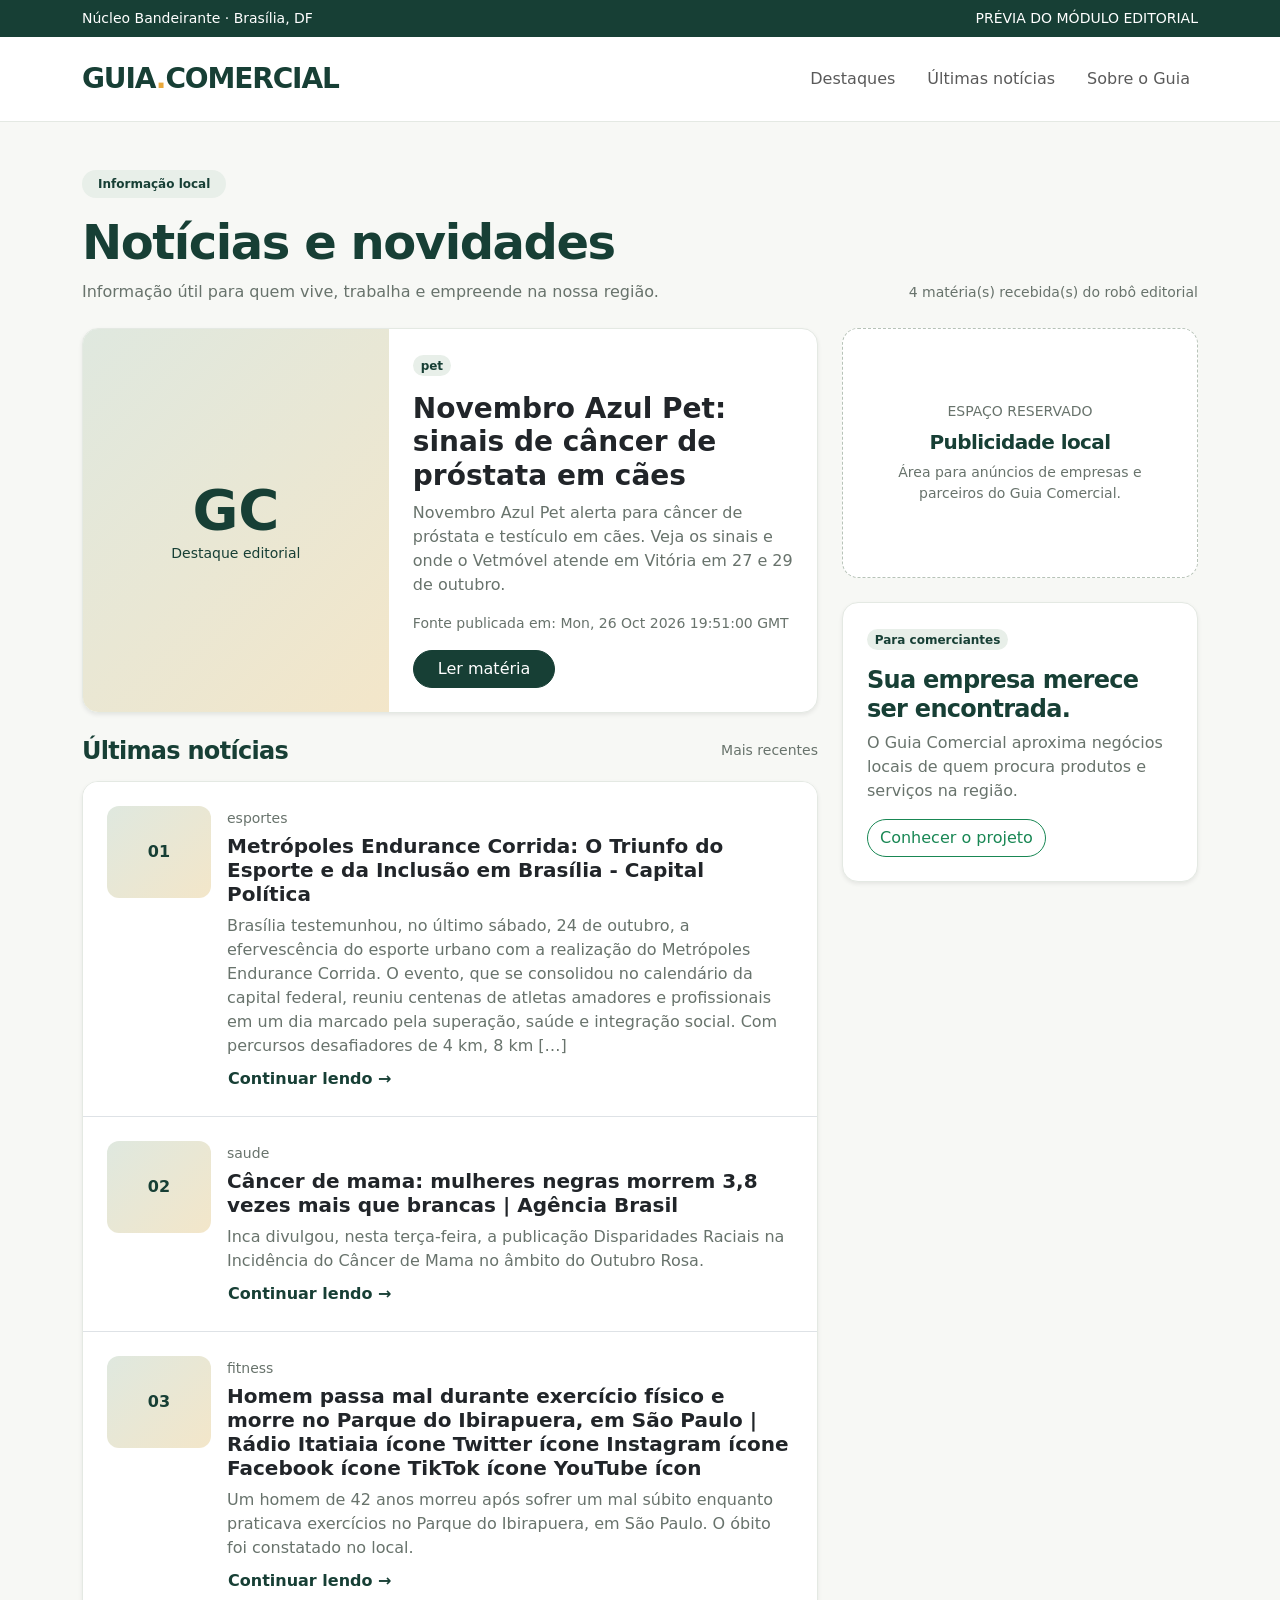
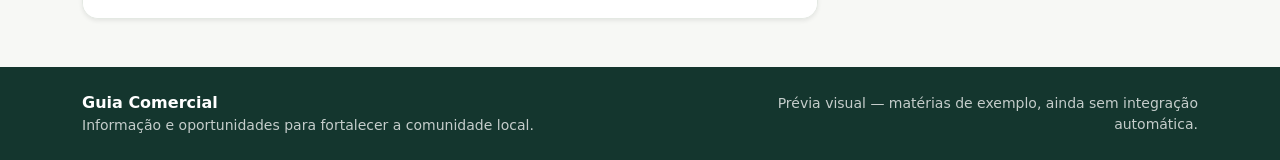
==== docs/index.html @ d80d75da "Exibe imagens das matérias por URL na prévia" ====
<!doctype html>
<html lang="pt-BR">
<head>
  <meta charset="utf-8">
  <meta name="viewport" content="width=device-width, initial-scale=1">
  <meta name="description" content="Prévia do módulo editorial do Guia Comercial.">
  <title>Notícias e novidades | Guia Comercial</title>
  <link href="https://cdn.jsdelivr.net/npm/bootstrap@5.3.3/dist/css/bootstrap.min.css" rel="stylesheet">
  <style>
    :root {
      --gc-verde: #173f35;
      --gc-verde-hover: #245648;
      --gc-dourado: #e9a83b;
      --gc-fundo: #f7f8f5;
      --gc-texto: #28352f;
      --gc-suave: #68736c;
      --gc-borda: #e4e9e3;
      --gc-rodape: #14362e;
    }
    body { background: var(--gc-fundo); color: var(--gc-texto); }
    .navbar { background: #fff; border-bottom: 1px solid var(--gc-borda); }
    .marca { color: var(--gc-verde); font-weight: 800; letter-spacing: -.04em; }
    .marca-ponto { color: var(--gc-dourado); }
    .faixa-topo { background: var(--gc-verde); color: #fff; font-size: .875rem; }
    .titulo-secao { color: var(--gc-verde); letter-spacing: -.03em; }
    .texto-suave { color: var(--gc-suave); }
    .etiqueta { color: var(--gc-verde); background: #e8efe9; }
    .btn-guia { background: var(--gc-verde); color: #fff; border-color: var(--gc-verde); }
    .btn-guia:hover { background: var(--gc-verde-hover); color: #fff; }
    .card { border-color: var(--gc-borda); border-radius: 1rem; overflow: hidden; }
    .imagem-destaque { min-height: 220px; background: linear-gradient(135deg, #dfe8df, #f3e6c9); display: flex; align-items: center; justify-content: center; color: var(--gc-verde); overflow: hidden; }
    .imagem-destaque img { width: 100%; height: 100%; min-height: 220px; object-fit: cover; }
    .imagem-mini img { width: 100%; height: 100%; object-fit: cover; border-radius: .75rem; }
    .imagem-mini { width: 104px; min-width: 104px; height: 92px; border-radius: .75rem; background: linear-gradient(135deg, #dfe8df, #f3e6c9); display: flex; align-items: center; justify-content: center; color: var(--gc-verde); }
    .anuncio { border: 1px dashed #b7c3b8; background: #fff; border-radius: 1rem; min-height: 250px; }
    .rodape { background: var(--gc-rodape); color: #fff; }
    .link-leitura { color: var(--gc-verde); font-weight: 700; text-decoration: none; }
    .link-leitura:hover { color: var(--gc-verde-hover); text-decoration: underline; }
    .modal-content { border: 0; border-radius: 1rem; }
  </style>
</head>
<body>
  <div class="faixa-topo py-2">
    <div class="container">Núcleo Bandeirante · Brasília, DF <span class="float-end">PRÉVIA DO MÓDULO EDITORIAL</span></div>
  </div>

  <nav class="navbar navbar-expand-lg">
    <div class="container py-2">
      <a class="navbar-brand marca fs-3" href="#">GUIA<span class="marca-ponto">.</span>COMERCIAL</a>
      <button class="navbar-toggler" type="button" data-bs-toggle="collapse" data-bs-target="#menuPrincipal" aria-controls="menuPrincipal" aria-expanded="false" aria-label="Abrir menu">
        <span class="navbar-toggler-icon"></span>
      </button>
      <div class="collapse navbar-collapse" id="menuPrincipal">
        <ul class="navbar-nav ms-auto gap-lg-3">
          <li class="nav-item"><a class="nav-link" href="#destaques">Destaques</a></li>
          <li class="nav-item"><a class="nav-link" href="#ultimas">Últimas notícias</a></li>
          <li class="nav-item"><a class="nav-link" href="#sobre">Sobre o Guia</a></li>
        </ul>
      </div>
    </div>
  </nav>

  <main>
    <section class="py-5">
      <div class="container">
        <div class="row align-items-end g-3 mb-4">
          <div class="col-12 col-lg-8">
            <span class="badge etiqueta rounded-pill px-3 py-2 mb-3">Informação local</span>
            <h1 class="display-5 fw-bold titulo-secao mb-2">Notícias e novidades</h1>
            <p class="texto-suave mb-0">Informação útil para quem vive, trabalha e empreende na nossa região.</p>
          </div>
          <div class="col-12 col-lg-4 text-lg-end">
            <span id="estadoConteudo" class="small texto-suave">Carregando matérias editoriais…</span>
          </div>
        </div>

        <div class="row g-4">
          <div class="col-12 col-lg-8">
            <section id="destaques" aria-labelledby="tituloDestaque">
              <div class="card shadow-sm mb-4">
                <div class="row g-0">
                  <div class="col-12 col-md-5">
                    <div id="imagemDestaque" class="imagem-destaque h-100 p-4">
                      <div class="text-center"><div class="display-4 fw-bold">GC</div><div class="small">Destaque editorial</div></div>
                    </div>
                  </div>
                  <div class="col-12 col-md-7">
                    <div class="card-body p-4">
                      <span id="pilarDestaque" class="badge etiqueta rounded-pill mb-3">Comércio local</span>
                      <h2 id="tituloDestaque" class="h3 fw-bold">Como fortalecer o comércio do bairro e descobrir serviços perto de você</h2>
                      <p id="resumoDestaque" class="texto-suave">Uma apresentação de como notícias, serviços e informações locais podem ajudar moradores e comerciantes a se conectar.</p>
                      <div id="dataDestaque" class="small texto-suave mb-3">Leitura de demonstração · 3 min</div>
                      <button id="botaoDestaque" class="btn btn-guia rounded-pill px-4" data-bs-toggle="modal" data-bs-target="#modalMateria" data-titulo="Como fortalecer o comércio do bairro e descobrir serviços perto de você">Ler matéria</button>
                    </div>
                  </div>
                </div>
              </div>
            </section>

            <section id="ultimas" aria-labelledby="tituloUltimas">
              <div class="d-flex align-items-center justify-content-between mb-3">
                <h2 id="tituloUltimas" class="h4 fw-bold titulo-secao mb-0">Últimas notícias</h2>
                <span class="small texto-suave">Mais recentes</span>
              </div>
              <div class="card shadow-sm">
                <div id="listaMaterias" class="list-group list-group-flush">
                  <article class="list-group-item p-3 p-md-4">
                    <div class="d-flex gap-3 align-items-start">
                      <div class="imagem-mini"><span class="fw-bold">01</span></div>
                      <div class="flex-grow-1">
                        <span class="small texto-suave">Serviços e comunidade</span>
                        <h3 class="h5 fw-bold mt-1 mb-2">Informação local: onde encontrar serviços e soluções para o dia a dia</h3>
                        <p class="texto-suave mb-2">Um guia demonstrativo para facilitar a busca por serviços na própria região.</p>
                        <button class="btn btn-link link-leitura p-0" data-bs-toggle="modal" data-bs-target="#modalMateria" data-titulo="Informação local: onde encontrar serviços e soluções para o dia a dia">Continuar lendo →</button>
                      </div>
                    </div>
                  </article>
                  <article class="list-group-item p-3 p-md-4">
                    <div class="d-flex gap-3 align-items-start">
                      <div class="imagem-mini"><span class="fw-bold">02</span></div>
                      <div class="flex-grow-1">
                        <span class="small texto-suave">Empreendedorismo</span>
                        <h3 class="h5 fw-bold mt-1 mb-2">Presença digital: por que ser encontrado na internet faz diferença</h3>
                        <p class="texto-suave mb-2">Uma visão geral sobre a importância de apresentar bem uma empresa na internet.</p>
                        <button class="btn btn-link link-leitura p-0" data-bs-toggle="modal" data-bs-target="#modalMateria" data-titulo="Presença digital: por que ser encontrado na internet faz diferença">Continuar lendo →</button>
                      </div>
                    </div>
                  </article>
                  <article class="list-group-item p-3 p-md-4">
                    <div class="d-flex gap-3 align-items-start">
                      <div class="imagem-mini"><span class="fw-bold">03</span></div>
                      <div class="flex-grow-1">
                        <span class="small texto-suave">Vida no bairro</span>
                        <h3 class="h5 fw-bold mt-1 mb-2">Novidades da região: informação que aproxima moradores e comerciantes</h3>
                        <p class="texto-suave mb-2">Exemplo de espaço para notícias verificadas e assuntos de interesse da comunidade.</p>
                        <button class="btn btn-link link-leitura p-0" data-bs-toggle="modal" data-bs-target="#modalMateria" data-titulo="Novidades da região: informação que aproxima moradores e comerciantes">Continuar lendo →</button>
                      </div>
                    </div>
                  </article>
                </div>
              </div>
            </section>
          </div>

          <aside class="col-12 col-lg-4" aria-label="Conteúdo complementar">
            <div class="anuncio d-flex flex-column align-items-center justify-content-center text-center p-4 mb-4">
              <span class="small text-uppercase texto-suave mb-2">Espaço reservado</span>
              <h2 class="h5 fw-bold titulo-secao">Publicidade local</h2>
              <p class="texto-suave small mb-0">Área para anúncios de empresas e parceiros do Guia Comercial.</p>
            </div>
            <div class="card shadow-sm">
              <div class="card-body p-4">
                <span class="badge etiqueta rounded-pill mb-3">Para comerciantes</span>
                <h2 class="h4 fw-bold titulo-secao">Sua empresa merece ser encontrada.</h2>
                <p class="texto-suave">O Guia Comercial aproxima negócios locais de quem procura produtos e serviços na região.</p>
                <a class="btn btn-outline-success rounded-pill" href="https://github.com/eddypfernandes/guia-comercial-editorial">Conhecer o projeto</a>
              </div>
            </div>
          </aside>
        </div>
      </div>
    </section>
  </main>

  <footer id="sobre" class="rodape py-4">
    <div class="container">
      <div class="row align-items-center g-2">
        <div class="col-12 col-md-7"><strong>Guia Comercial</strong><div class="small opacity-75">Informação e oportunidades para fortalecer a comunidade local.</div></div>
        <div class="col-12 col-md-5 text-md-end small opacity-75">Prévia visual — matérias de exemplo, ainda sem integração automática.</div>
      </div>
    </div>
  </footer>

  <div class="modal fade" id="modalMateria" tabindex="-1" aria-labelledby="modalTitulo" aria-hidden="true">
    <div class="modal-dialog modal-dialog-centered modal-lg modal-dialog-scrollable">
      <div class="modal-content">
        <div class="modal-header border-0 px-4 pt-4">
          <span id="modalPilar" class="badge etiqueta rounded-pill">Matéria demonstrativa</span>
          <button type="button" class="btn-close" data-bs-dismiss="modal" aria-label="Fechar"></button>
        </div>
        <div class="modal-body px-4 px-md-5 pb-5">
          <h2 id="modalTitulo" class="h3 fw-bold titulo-secao mb-3">Título da matéria</h2>
          <div id="modalCorpo"><p class="texto-suave small">Conteúdo ilustrativo · Exemplo de leitura completa</p><p>Este espaço demonstra como uma matéria poderá ser aberta para leitura sem que a pessoa precise sair da página de notícias.</p><p>Na versão conectada ao robô editorial, o título, o resumo, o texto completo, a data e o link da fonte original serão carregados a partir das matérias geradas e validadas pelo processo editorial.</p><p class="mb-0">Por enquanto, este conteúdo é apenas uma demonstração do visual e do comportamento do módulo.</p></div>
        </div>
      </div>
    </div>
  </div>

  <script src="https://cdn.jsdelivr.net/npm/bootstrap@5.3.3/dist/js/bootstrap.bundle.min.js"></script>
  <script>
    const modalMateria = document.getElementById('modalMateria');
    let materiasAtuais = [];

    function textoSeguro(tag, classe, texto) {
      const elemento = document.createElement(tag);
      if (classe) elemento.className = classe;
      elemento.textContent = texto || '';
      return elemento;
    }

    function imagemSegura(valor) {
      try {
        const url = new URL(valor, window.location.href);
        return url.protocol === 'https:' && !url.username && !url.password;
      } catch (_) {
        return false;
      }
    }

    function atualizarImagemDestaque(url, titulo) {
      const area = document.getElementById('imagemDestaque');
      area.replaceChildren();
      if (!imagemSegura(url)) {
        area.classList.add('p-4');
        area.innerHTML = '<div class="text-center"><div class="display-4 fw-bold">GC</div><div class="small">Destaque editorial</div></div>';
        return;
      }
      area.classList.remove('p-4');
      const imagem = document.createElement('img');
      imagem.src = url;
      imagem.alt = titulo || 'Imagem da matéria em destaque';
      imagem.loading = 'eager';
      imagem.referrerPolicy = 'no-referrer';
      imagem.addEventListener('error', () => atualizarImagemDestaque('', titulo), { once: true });
      area.appendChild(imagem);
    }

    function abrirMateria(materia) {
      modalMateria.querySelector('#modalTitulo').textContent = materia.titulo || 'Matéria editorial';
      modalMateria.querySelector('#modalPilar').textContent = materia.pilar || 'Notícia';
      const corpo = modalMateria.querySelector('#modalCorpo');
      corpo.replaceChildren();
      if (materia.linha_fina) corpo.appendChild(textoSeguro('p', 'lead', materia.linha_fina));
      String(materia.corpo || '').split(/\n\s*\n/).filter(Boolean).forEach(paragrafo => {
        corpo.appendChild(textoSeguro('p', '', paragrafo));
      });
      if (materia.aviso_editorial) corpo.appendChild(textoSeguro('p', 'small texto-suave mt-4', materia.aviso_editorial));
      if (materia.url_fonte) {
        const linha = document.createElement('p');
        linha.className = 'small mt-3';
        linha.appendChild(textoSeguro('strong', '', 'Fonte: '));
        const link = textoSeguro('a', '', materia.fonte_publicadora || 'Consultar matéria original');
        link.href = materia.url_fonte;
        link.target = '_blank';
        link.rel = 'noopener noreferrer';
        linha.appendChild(link);
        corpo.appendChild(linha);
      }
    }

    function renderizarLista(materias) {
      const lista = document.getElementById('listaMaterias');
      lista.replaceChildren();
      materias.forEach((materia, indice) => {
        const item = textoSeguro('article', 'list-group-item p-3 p-md-4', '');
        const linha = textoSeguro('div', 'd-flex gap-3 align-items-start', '');
        const mini = textoSeguro('div', 'imagem-mini', '');
        if (imagemSegura(materia.imagem_url)) {
          const imagem = document.createElement('img');
          imagem.src = materia.imagem_url;
          imagem.alt = materia.titulo || 'Imagem da matéria';
          imagem.loading = 'lazy';
          imagem.referrerPolicy = 'no-referrer';
          imagem.addEventListener('error', () => { mini.replaceChildren(textoSeguro('span', 'fw-bold', String(indice + 1).padStart(2, '0'))); });
          mini.appendChild(imagem);
        } else {
          mini.appendChild(textoSeguro('span', 'fw-bold', String(indice + 1).padStart(2, '0')));
        }
        const conteudo = textoSeguro('div', 'flex-grow-1', '');
        conteudo.appendChild(textoSeguro('span', 'small texto-suave', materia.pilar || 'Notícia'));
        conteudo.appendChild(textoSeguro('h3', 'h5 fw-bold mt-1 mb-2', materia.titulo));
        conteudo.appendChild(textoSeguro('p', 'texto-suave mb-2', materia.linha_fina));
        const botao = textoSeguro('button', 'btn btn-link link-leitura p-0', 'Continuar lendo →');
        botao.type = 'button';
        botao.addEventListener('click', () => {
          abrirMateria(materia);
          bootstrap.Modal.getOrCreateInstance(modalMateria).show();
        });
        conteudo.appendChild(botao);
        linha.append(mini, conteudo);
        item.appendChild(linha);
        lista.appendChild(item);
      });
    }

    modalMateria.addEventListener('show.bs.modal', function (event) {
      const botao = event.relatedTarget;
      if (botao && botao.hasAttribute('data-titulo')) {
        modalMateria.querySelector('#modalTitulo').textContent = botao.getAttribute('data-titulo') || 'Matéria demonstrativa';
      }
    });

    async function carregarMaterias() {
      try {
        const resposta = await fetch('data/materias-editoriais.json?v=' + Date.now(), { cache: 'no-store' });
        if (!resposta.ok) throw new Error('Não foi possível carregar o arquivo editorial.');
        const dados = await resposta.json();
        const materias = Array.isArray(dados.materias) ? dados.materias : [];
        if (!materias.length) {
          document.getElementById('estadoConteudo').textContent = 'Aguardando a próxima execução do robô editorial';
          return;
        }
        materiasAtuais = materias;
        const destaque = materias[0];
        document.getElementById('tituloDestaque').textContent = destaque.titulo;
        document.getElementById('resumoDestaque').textContent = destaque.linha_fina;
        atualizarImagemDestaque(destaque.imagem_url, destaque.titulo);
        document.getElementById('pilarDestaque').textContent = destaque.pilar || 'Notícia';
        document.getElementById('dataDestaque').textContent = destaque.publicado_em_fonte
          ? 'Fonte publicada em: ' + destaque.publicado_em_fonte
          : 'Matéria gerada pelo robô editorial';
        const botaoDestaque = document.getElementById('botaoDestaque');
        botaoDestaque.onclick = () => {
          abrirMateria(destaque);
          bootstrap.Modal.getOrCreateInstance(modalMateria).show();
        };
        botaoDestaque.removeAttribute('data-bs-toggle');
        botaoDestaque.removeAttribute('data-bs-target');
        renderizarLista(materias.slice(1));
        document.getElementById('estadoConteudo').textContent = materias.length + ' matéria(s) recebida(s) do robô editorial';
      } catch (erro) {
        document.getElementById('estadoConteudo').textContent = 'Prévia visual · aguardando conexão com o robô';
      }
    }

    carregarMaterias();
  </script>
</body>
</html>
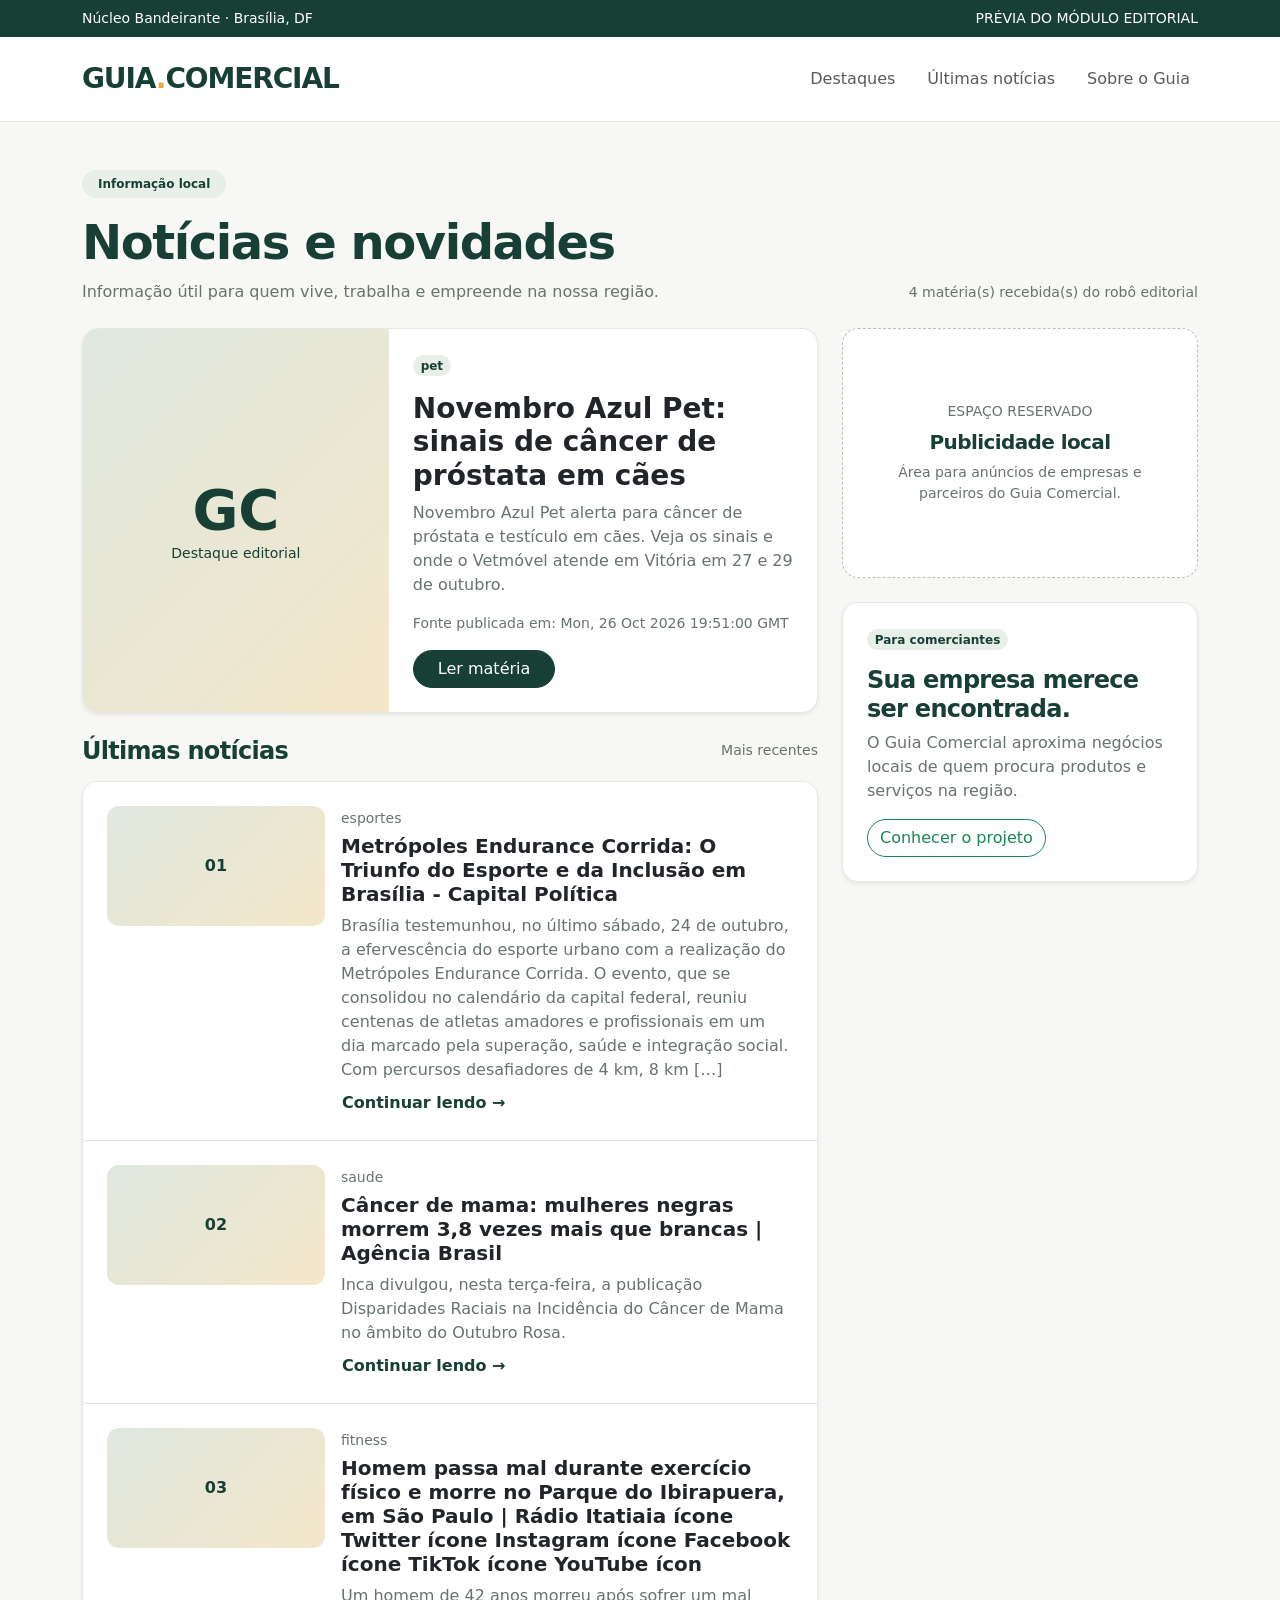
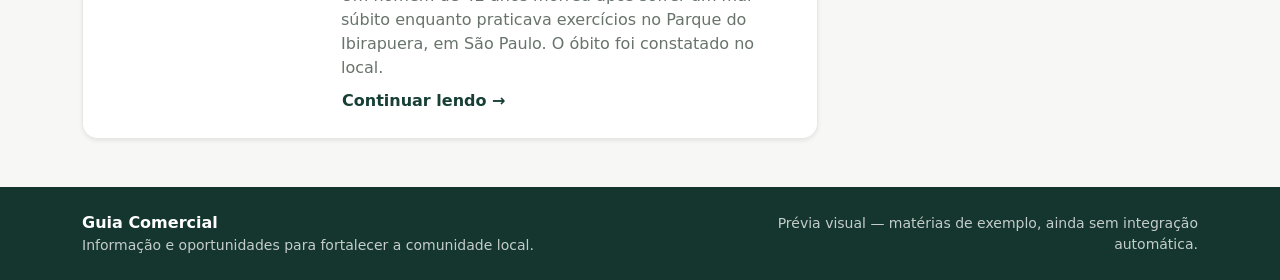
==== commit 6c611e79: "Ajusta proporção das imagens na lista editorial para 4/12 e 8/12" ====
--- a/docs/index.html
+++ b/docs/index.html
@@ -31,7 +31,7 @@
     .imagem-destaque { min-height: 220px; background: linear-gradient(135deg, #dfe8df, #f3e6c9); display: flex; align-items: center; justify-content: center; color: var(--gc-verde); overflow: hidden; }
     .imagem-destaque img { width: 100%; height: 100%; min-height: 220px; object-fit: cover; }
     .imagem-mini img { width: 100%; height: 100%; object-fit: cover; border-radius: .75rem; }
-    .imagem-mini { width: 104px; min-width: 104px; height: 92px; border-radius: .75rem; background: linear-gradient(135deg, #dfe8df, #f3e6c9); display: flex; align-items: center; justify-content: center; color: var(--gc-verde); }
+    .imagem-mini { width: 100%; min-width: 0; height: 120px; border-radius: .75rem; background: linear-gradient(135deg, #dfe8df, #f3e6c9); display: flex; align-items: center; justify-content: center; color: var(--gc-verde); }
     .anuncio { border: 1px dashed #b7c3b8; background: #fff; border-radius: 1rem; min-height: 250px; }
     .rodape { background: var(--gc-rodape); color: #fff; }
     .link-leitura { color: var(--gc-verde); font-weight: 700; text-decoration: none; }
@@ -253,7 +253,8 @@
       lista.replaceChildren();
       materias.forEach((materia, indice) => {
         const item = textoSeguro('article', 'list-group-item p-3 p-md-4', '');
-        const linha = textoSeguro('div', 'd-flex gap-3 align-items-start', '');
+        const linha = textoSeguro('div', 'row g-3 align-items-start', '');
+        const colunaImagem = textoSeguro('div', 'col-4', '');
         const mini = textoSeguro('div', 'imagem-mini', '');
         if (imagemSegura(materia.imagem_url)) {
           const imagem = document.createElement('img');
@@ -266,7 +267,8 @@
         } else {
           mini.appendChild(textoSeguro('span', 'fw-bold', String(indice + 1).padStart(2, '0')));
         }
-        const conteudo = textoSeguro('div', 'flex-grow-1', '');
+        colunaImagem.appendChild(mini);
+        const conteudo = textoSeguro('div', 'col-8', '');
         conteudo.appendChild(textoSeguro('span', 'small texto-suave', materia.pilar || 'Notícia'));
         conteudo.appendChild(textoSeguro('h3', 'h5 fw-bold mt-1 mb-2', materia.titulo));
         conteudo.appendChild(textoSeguro('p', 'texto-suave mb-2', materia.linha_fina));
@@ -277,7 +279,7 @@
           bootstrap.Modal.getOrCreateInstance(modalMateria).show();
         });
         conteudo.appendChild(botao);
-        linha.append(mini, conteudo);
+        linha.append(colunaImagem, conteudo);
         item.appendChild(linha);
         lista.appendChild(item);
       });
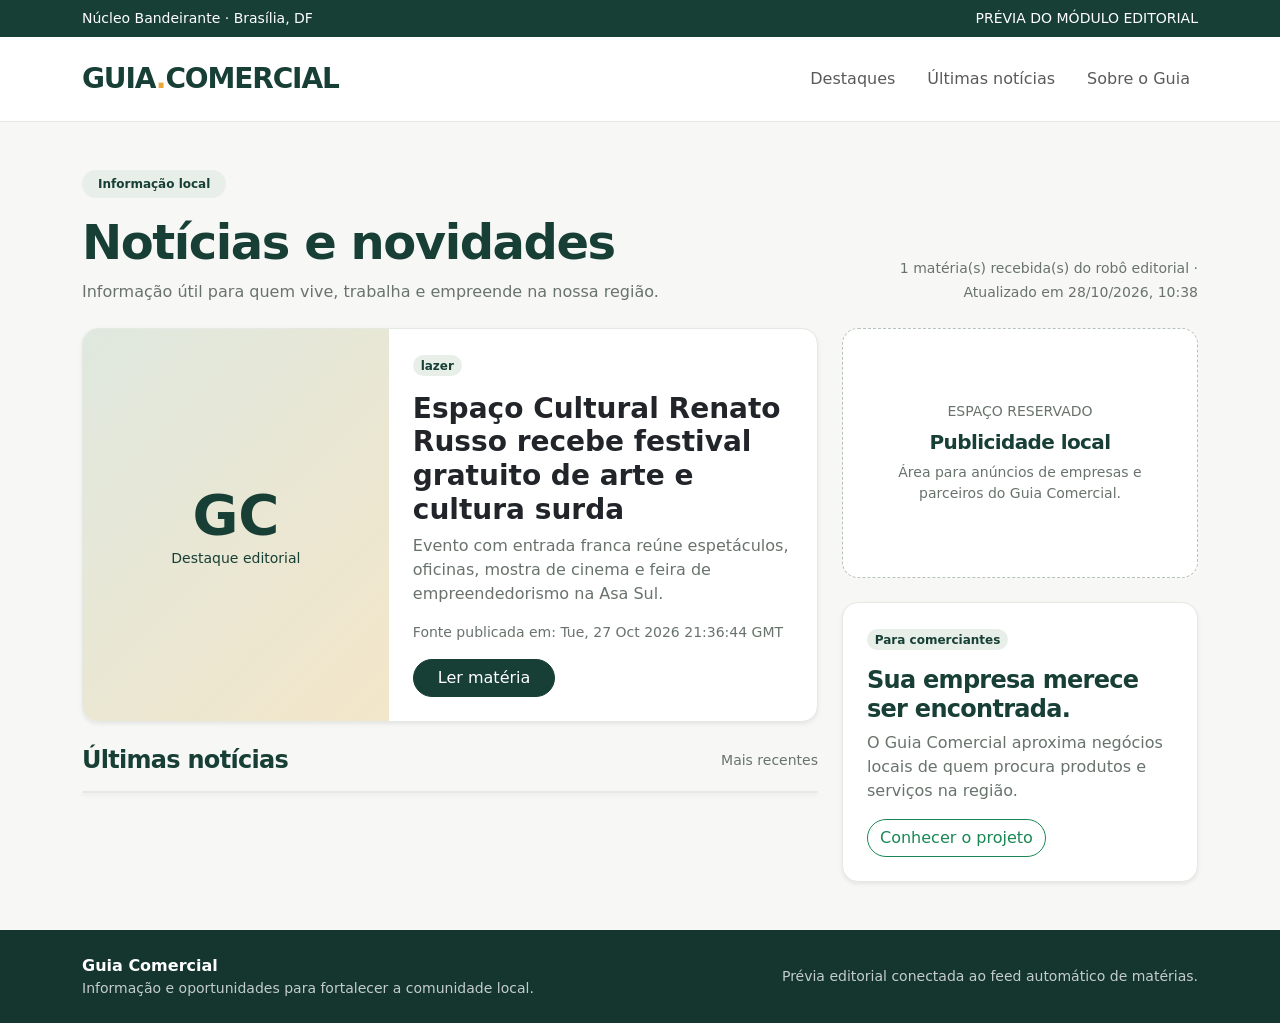
==== commit e3faf0cc: "Conecta prévia editorial ao feed e atualiza periodicamente" ====
--- a/docs/index.html
+++ b/docs/index.html
@@ -166,7 +166,7 @@
     <div class="container">
       <div class="row align-items-center g-2">
         <div class="col-12 col-md-7"><strong>Guia Comercial</strong><div class="small opacity-75">Informação e oportunidades para fortalecer a comunidade local.</div></div>
-        <div class="col-12 col-md-5 text-md-end small opacity-75">Prévia visual — matérias de exemplo, ainda sem integração automática.</div>
+        <div class="col-12 col-md-5 text-md-end small opacity-75">Prévia editorial conectada ao feed automático de matérias.</div>
       </div>
     </div>
   </footer>
@@ -319,13 +319,19 @@
         botaoDestaque.removeAttribute('data-bs-toggle');
         botaoDestaque.removeAttribute('data-bs-target');
         renderizarLista(materias.slice(1));
-        document.getElementById('estadoConteudo').textContent = materias.length + ' matéria(s) recebida(s) do robô editorial';
+        const dataGeracao = dados.gerado_em ? new Date(dados.gerado_em) : null;
+        const horarioAtualizacao = dataGeracao && !Number.isNaN(dataGeracao.getTime())
+          ? ' · Atualizado em ' + dataGeracao.toLocaleString('pt-BR', { dateStyle: 'short', timeStyle: 'short' })
+          : '';
+        document.getElementById('estadoConteudo').textContent = materias.length + ' matéria(s) recebida(s) do robô editorial' + horarioAtualizacao;
       } catch (erro) {
         document.getElementById('estadoConteudo').textContent = 'Prévia visual · aguardando conexão com o robô';
       }
     }
 
     carregarMaterias();
+    // Reconsulta o feed periodicamente para acompanhar novas execuções sem recarregar a página.
+    window.setInterval(carregarMaterias, 5 * 60 * 1000);
   </script>
 </body>
 </html>
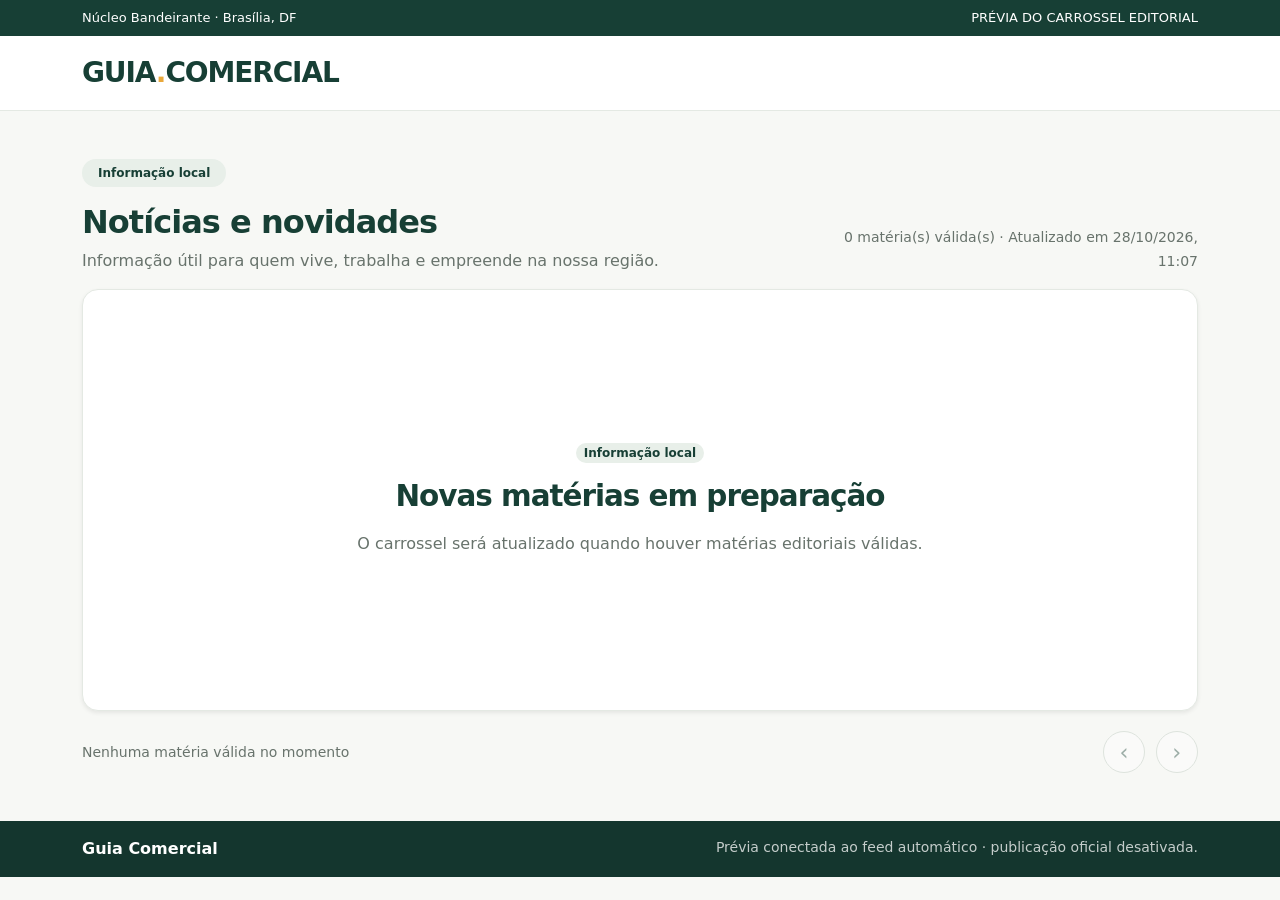
==== commit 1c1c286b: "Alinha prévia ao carrossel editorial local" ====
--- a/docs/index.html
+++ b/docs/index.html
@@ -3,8 +3,8 @@
 <head>
   <meta charset="utf-8">
   <meta name="viewport" content="width=device-width, initial-scale=1">
-  <meta name="description" content="Prévia do módulo editorial do Guia Comercial.">
-  <title>Notícias e novidades | Guia Comercial</title>
+  <meta name="description" content="Prévia do carrossel editorial do Guia Comercial.">
+  <title>Carrossel editorial | Guia Comercial</title>
   <link href="https://cdn.jsdelivr.net/npm/bootstrap@5.3.3/dist/css/bootstrap.min.css" rel="stylesheet">
   <style>
     :root {
@@ -18,156 +18,109 @@
       --gc-rodape: #14362e;
     }
     body { background: var(--gc-fundo); color: var(--gc-texto); }
-    .navbar { background: #fff; border-bottom: 1px solid var(--gc-borda); }
-    .marca { color: var(--gc-verde); font-weight: 800; letter-spacing: -.04em; }
+    .faixa-topo { background: var(--gc-verde); color: #fff; font-size: .8125rem; }
+    .marca { color: var(--gc-verde); font-weight: 800; letter-spacing: -.04em; text-decoration: none; }
     .marca-ponto { color: var(--gc-dourado); }
-    .faixa-topo { background: var(--gc-verde); color: #fff; font-size: .875rem; }
     .titulo-secao { color: var(--gc-verde); letter-spacing: -.03em; }
     .texto-suave { color: var(--gc-suave); }
     .etiqueta { color: var(--gc-verde); background: #e8efe9; }
+    .carousel-materia { border: 1px solid var(--gc-borda); border-radius: 1rem; overflow: hidden; background: #fff; }
+    .carousel-materia .carousel-inner, .carousel-materia .carousel-item { min-height: 420px; }
+    .slide-imagem { height: 420px; background: linear-gradient(135deg, #dfe8df, #f3e6c9); display: flex; align-items: center; justify-content: center; overflow: hidden; }
+    .slide-imagem img { width: 100%; height: 100%; object-fit: cover; }
+    .imagem-reserva { color: var(--gc-verde); text-align: center; padding: 1.5rem; }
+    .slide-conteudo { height: 420px; display: flex; flex-direction: column; align-items: flex-start; justify-content: center; padding: clamp(1.25rem, 3vw, 2.5rem); }
+    .titulo-materia { color: var(--gc-verde); font-size: clamp(1.4rem, 2.3vw, 2.15rem); font-weight: 750; letter-spacing: -.035em; line-height: 1.2; }
+    .resumo-materia { color: var(--gc-suave); font-size: 1rem; line-height: 1.65; }
     .btn-guia { background: var(--gc-verde); color: #fff; border-color: var(--gc-verde); }
-    .btn-guia:hover { background: var(--gc-verde-hover); color: #fff; }
-    .card { border-color: var(--gc-borda); border-radius: 1rem; overflow: hidden; }
-    .imagem-destaque { min-height: 220px; background: linear-gradient(135deg, #dfe8df, #f3e6c9); display: flex; align-items: center; justify-content: center; color: var(--gc-verde); overflow: hidden; }
-    .imagem-destaque img { width: 100%; height: 100%; min-height: 220px; object-fit: cover; }
-    .imagem-mini img { width: 100%; height: 100%; object-fit: cover; border-radius: .75rem; }
-    .imagem-mini { width: 100%; min-width: 0; height: 120px; border-radius: .75rem; background: linear-gradient(135deg, #dfe8df, #f3e6c9); display: flex; align-items: center; justify-content: center; color: var(--gc-verde); }
-    .anuncio { border: 1px dashed #b7c3b8; background: #fff; border-radius: 1rem; min-height: 250px; }
+    .btn-guia:hover { background: var(--gc-verde-hover); color: #fff; border-color: var(--gc-verde-hover); }
+    .controles-carrossel { display: flex; justify-content: flex-end; gap: .65rem; }
+    .controle-circular { width: 2.65rem; height: 2.65rem; border: 1px solid #b8c5bb; border-radius: 50%; background: #fff; color: var(--gc-verde); display: inline-flex; align-items: center; justify-content: center; font-size: 1.4rem; line-height: 1; }
+    .controle-circular:hover:not(:disabled) { background: var(--gc-verde); border-color: var(--gc-verde); color: #fff; }
+    .controle-circular:disabled { opacity: .4; cursor: not-allowed; }
     .rodape { background: var(--gc-rodape); color: #fff; }
-    .link-leitura { color: var(--gc-verde); font-weight: 700; text-decoration: none; }
-    .link-leitura:hover { color: var(--gc-verde-hover); text-decoration: underline; }
     .modal-content { border: 0; border-radius: 1rem; }
+    .link-fonte { color: var(--gc-verde); font-weight: 700; }
+    @media (max-width: 767.98px) {
+      .carousel-materia .carousel-inner, .carousel-materia .carousel-item { min-height: 0; }
+      .slide-imagem { height: 220px; }
+      .slide-conteudo { height: auto; min-height: 240px; justify-content: flex-start; }
+      .titulo-materia { font-size: 1.5rem; }
+      .resumo-materia { font-size: .95rem; }
+    }
   </style>
 </head>
 <body>
   <div class="faixa-topo py-2">
-    <div class="container">Núcleo Bandeirante · Brasília, DF <span class="float-end">PRÉVIA DO MÓDULO EDITORIAL</span></div>
+    <div class="container d-flex justify-content-between align-items-center gap-3">
+      <span>Núcleo Bandeirante · Brasília, DF</span>
+      <span class="text-end">PRÉVIA DO CARROSSEL EDITORIAL</span>
+    </div>
   </div>
 
-  <nav class="navbar navbar-expand-lg">
-    <div class="container py-2">
-      <a class="navbar-brand marca fs-3" href="#">GUIA<span class="marca-ponto">.</span>COMERCIAL</a>
-      <button class="navbar-toggler" type="button" data-bs-toggle="collapse" data-bs-target="#menuPrincipal" aria-controls="menuPrincipal" aria-expanded="false" aria-label="Abrir menu">
-        <span class="navbar-toggler-icon"></span>
-      </button>
-      <div class="collapse navbar-collapse" id="menuPrincipal">
-        <ul class="navbar-nav ms-auto gap-lg-3">
-          <li class="nav-item"><a class="nav-link" href="#destaques">Destaques</a></li>
-          <li class="nav-item"><a class="nav-link" href="#ultimas">Últimas notícias</a></li>
-          <li class="nav-item"><a class="nav-link" href="#sobre">Sobre o Guia</a></li>
-        </ul>
-      </div>
+  <header class="bg-white border-bottom" style="border-color: var(--gc-borda) !important;">
+    <div class="container py-3">
+      <a class="marca fs-3" href="./">GUIA<span class="marca-ponto">.</span>COMERCIAL</a>
     </div>
-  </nav>
+  </header>
 
   <main>
-    <section class="py-5">
+    <section class="py-4 py-md-5">
       <div class="container">
-        <div class="row align-items-end g-3 mb-4">
-          <div class="col-12 col-lg-8">
+        <div class="row align-items-end g-3 mb-3">
+          <div class="col-12 col-md-8">
             <span class="badge etiqueta rounded-pill px-3 py-2 mb-3">Informação local</span>
-            <h1 class="display-5 fw-bold titulo-secao mb-2">Notícias e novidades</h1>
+            <h1 class="h2 fw-bold titulo-secao mb-2">Notícias e novidades</h1>
             <p class="texto-suave mb-0">Informação útil para quem vive, trabalha e empreende na nossa região.</p>
           </div>
-          <div class="col-12 col-lg-4 text-lg-end">
-            <span id="estadoConteudo" class="small texto-suave">Carregando matérias editoriais…</span>
-          </div>
-        </div>
-
-        <div class="row g-4">
-          <div class="col-12 col-lg-8">
-            <section id="destaques" aria-labelledby="tituloDestaque">
-              <div class="card shadow-sm mb-4">
-                <div class="row g-0">
-                  <div class="col-12 col-md-5">
-                    <div id="imagemDestaque" class="imagem-destaque h-100 p-4">
-                      <div class="text-center"><div class="display-4 fw-bold">GC</div><div class="small">Destaque editorial</div></div>
-                    </div>
-                  </div>
-                  <div class="col-12 col-md-7">
-                    <div class="card-body p-4">
-                      <span id="pilarDestaque" class="badge etiqueta rounded-pill mb-3">Comércio local</span>
-                      <h2 id="tituloDestaque" class="h3 fw-bold">Como fortalecer o comércio do bairro e descobrir serviços perto de você</h2>
-                      <p id="resumoDestaque" class="texto-suave">Uma apresentação de como notícias, serviços e informações locais podem ajudar moradores e comerciantes a se conectar.</p>
-                      <div id="dataDestaque" class="small texto-suave mb-3">Leitura de demonstração · 3 min</div>
-                      <button id="botaoDestaque" class="btn btn-guia rounded-pill px-4" data-bs-toggle="modal" data-bs-target="#modalMateria" data-titulo="Como fortalecer o comércio do bairro e descobrir serviços perto de você">Ler matéria</button>
+          <div class="col-12 col-md-4 text-md-end">
+            <span id="estadoConteudo" class="small texto-suave" aria-live="polite">Carregando matérias editoriais…</span>
+          </div>
+        </div>
+
+        <div id="carrosselEditorial" class="carousel slide carousel-materia shadow-sm" aria-label="Carrossel de matérias editoriais">
+          <div id="slidesEditorial" class="carousel-inner">
+            <div class="carousel-item active">
+              <div class="row g-0">
+                <div class="col-12 col-md-6">
+                  <div class="slide-imagem">
+                    <div class="imagem-reserva">
+                      <div class="display-4 fw-bold">GC</div>
+                      <div class="small">Carregando destaque editorial</div>
                     </div>
                   </div>
                 </div>
-              </div>
-            </section>
-
-            <section id="ultimas" aria-labelledby="tituloUltimas">
-              <div class="d-flex align-items-center justify-content-between mb-3">
-                <h2 id="tituloUltimas" class="h4 fw-bold titulo-secao mb-0">Últimas notícias</h2>
-                <span class="small texto-suave">Mais recentes</span>
-              </div>
-              <div class="card shadow-sm">
-                <div id="listaMaterias" class="list-group list-group-flush">
-                  <article class="list-group-item p-3 p-md-4">
-                    <div class="d-flex gap-3 align-items-start">
-                      <div class="imagem-mini"><span class="fw-bold">01</span></div>
-                      <div class="flex-grow-1">
-                        <span class="small texto-suave">Serviços e comunidade</span>
-                        <h3 class="h5 fw-bold mt-1 mb-2">Informação local: onde encontrar serviços e soluções para o dia a dia</h3>
-                        <p class="texto-suave mb-2">Um guia demonstrativo para facilitar a busca por serviços na própria região.</p>
-                        <button class="btn btn-link link-leitura p-0" data-bs-toggle="modal" data-bs-target="#modalMateria" data-titulo="Informação local: onde encontrar serviços e soluções para o dia a dia">Continuar lendo →</button>
-                      </div>
-                    </div>
-                  </article>
-                  <article class="list-group-item p-3 p-md-4">
-                    <div class="d-flex gap-3 align-items-start">
-                      <div class="imagem-mini"><span class="fw-bold">02</span></div>
-                      <div class="flex-grow-1">
-                        <span class="small texto-suave">Empreendedorismo</span>
-                        <h3 class="h5 fw-bold mt-1 mb-2">Presença digital: por que ser encontrado na internet faz diferença</h3>
-                        <p class="texto-suave mb-2">Uma visão geral sobre a importância de apresentar bem uma empresa na internet.</p>
-                        <button class="btn btn-link link-leitura p-0" data-bs-toggle="modal" data-bs-target="#modalMateria" data-titulo="Presença digital: por que ser encontrado na internet faz diferença">Continuar lendo →</button>
-                      </div>
-                    </div>
-                  </article>
-                  <article class="list-group-item p-3 p-md-4">
-                    <div class="d-flex gap-3 align-items-start">
-                      <div class="imagem-mini"><span class="fw-bold">03</span></div>
-                      <div class="flex-grow-1">
-                        <span class="small texto-suave">Vida no bairro</span>
-                        <h3 class="h5 fw-bold mt-1 mb-2">Novidades da região: informação que aproxima moradores e comerciantes</h3>
-                        <p class="texto-suave mb-2">Exemplo de espaço para notícias verificadas e assuntos de interesse da comunidade.</p>
-                        <button class="btn btn-link link-leitura p-0" data-bs-toggle="modal" data-bs-target="#modalMateria" data-titulo="Novidades da região: informação que aproxima moradores e comerciantes">Continuar lendo →</button>
-                      </div>
-                    </div>
-                  </article>
+                <div class="col-12 col-md-6">
+                  <div class="slide-conteudo">
+                    <span class="badge etiqueta rounded-pill mb-3">Destaque editorial</span>
+                    <h2 class="titulo-materia">Carregando matérias…</h2>
+                    <p class="resumo-materia mb-0">O carrossel será preenchido com as matérias válidas do feed editorial.</p>
+                  </div>
                 </div>
               </div>
-            </section>
-          </div>
-
-          <aside class="col-12 col-lg-4" aria-label="Conteúdo complementar">
-            <div class="anuncio d-flex flex-column align-items-center justify-content-center text-center p-4 mb-4">
-              <span class="small text-uppercase texto-suave mb-2">Espaço reservado</span>
-              <h2 class="h5 fw-bold titulo-secao">Publicidade local</h2>
-              <p class="texto-suave small mb-0">Área para anúncios de empresas e parceiros do Guia Comercial.</p>
             </div>
-            <div class="card shadow-sm">
-              <div class="card-body p-4">
-                <span class="badge etiqueta rounded-pill mb-3">Para comerciantes</span>
-                <h2 class="h4 fw-bold titulo-secao">Sua empresa merece ser encontrada.</h2>
-                <p class="texto-suave">O Guia Comercial aproxima negócios locais de quem procura produtos e serviços na região.</p>
-                <a class="btn btn-outline-success rounded-pill" href="https://github.com/eddypfernandes/guia-comercial-editorial">Conhecer o projeto</a>
-              </div>
+          </div>
+        </div>
+
+        <div class="row align-items-center g-3 mt-1">
+          <div class="col-7">
+            <span id="posicaoCarrossel" class="small texto-suave">Aguardando conteúdo</span>
+          </div>
+          <div class="col-5">
+            <div class="controles-carrossel">
+              <button id="anterior" class="controle-circular" type="button" aria-label="Matéria anterior" disabled><span aria-hidden="true">‹</span></button>
+              <button id="proximo" class="controle-circular" type="button" aria-label="Próxima matéria" disabled><span aria-hidden="true">›</span></button>
             </div>
-          </aside>
+          </div>
         </div>
       </div>
     </section>
   </main>
 
-  <footer id="sobre" class="rodape py-4">
-    <div class="container">
-      <div class="row align-items-center g-2">
-        <div class="col-12 col-md-7"><strong>Guia Comercial</strong><div class="small opacity-75">Informação e oportunidades para fortalecer a comunidade local.</div></div>
-        <div class="col-12 col-md-5 text-md-end small opacity-75">Prévia editorial conectada ao feed automático de matérias.</div>
-      </div>
+  <footer class="rodape py-3">
+    <div class="container d-flex flex-column flex-md-row justify-content-between gap-2">
+      <span class="fw-semibold">Guia Comercial</span>
+      <span class="small opacity-75">Prévia conectada ao feed automático · publicação oficial desativada.</span>
     </div>
   </footer>
 
@@ -175,12 +128,12 @@
     <div class="modal-dialog modal-dialog-centered modal-lg modal-dialog-scrollable">
       <div class="modal-content">
         <div class="modal-header border-0 px-4 pt-4">
-          <span id="modalPilar" class="badge etiqueta rounded-pill">Matéria demonstrativa</span>
+          <span id="modalPilar" class="badge etiqueta rounded-pill">Matéria editorial</span>
           <button type="button" class="btn-close" data-bs-dismiss="modal" aria-label="Fechar"></button>
         </div>
         <div class="modal-body px-4 px-md-5 pb-5">
           <h2 id="modalTitulo" class="h3 fw-bold titulo-secao mb-3">Título da matéria</h2>
-          <div id="modalCorpo"><p class="texto-suave small">Conteúdo ilustrativo · Exemplo de leitura completa</p><p>Este espaço demonstra como uma matéria poderá ser aberta para leitura sem que a pessoa precise sair da página de notícias.</p><p>Na versão conectada ao robô editorial, o título, o resumo, o texto completo, a data e o link da fonte original serão carregados a partir das matérias geradas e validadas pelo processo editorial.</p><p class="mb-0">Por enquanto, este conteúdo é apenas uma demonstração do visual e do comportamento do módulo.</p></div>
+          <div id="modalCorpo"></div>
         </div>
       </div>
     </div>
@@ -188,10 +141,15 @@
 
   <script src="https://cdn.jsdelivr.net/npm/bootstrap@5.3.3/dist/js/bootstrap.bundle.min.js"></script>
   <script>
-    const modalMateria = document.getElementById('modalMateria');
+    const slidesEditorial = document.getElementById('slidesEditorial');
+    const carrosselElemento = document.getElementById('carrosselEditorial');
+    const botaoAnterior = document.getElementById('anterior');
+    const botaoProximo = document.getElementById('proximo');
+    const modalElemento = document.getElementById('modalMateria');
     let materiasAtuais = [];
-
-    function textoSeguro(tag, classe, texto) {
+    let carrosselBootstrap = null;
+
+    function elementoSeguro(tag, classe, texto) {
       const elemento = document.createElement(tag);
       if (classe) elemento.className = classe;
       elemento.textContent = texto || '';
@@ -207,130 +165,152 @@
       }
     }
 
-    function atualizarImagemDestaque(url, titulo) {
-      const area = document.getElementById('imagemDestaque');
-      area.replaceChildren();
-      if (!imagemSegura(url)) {
-        area.classList.add('p-4');
-        area.innerHTML = '<div class="text-center"><div class="display-4 fw-bold">GC</div><div class="small">Destaque editorial</div></div>';
-        return;
-      }
-      area.classList.remove('p-4');
-      const imagem = document.createElement('img');
-      imagem.src = url;
-      imagem.alt = titulo || 'Imagem da matéria em destaque';
-      imagem.loading = 'eager';
-      imagem.referrerPolicy = 'no-referrer';
-      imagem.addEventListener('error', () => atualizarImagemDestaque('', titulo), { once: true });
-      area.appendChild(imagem);
+    function dataDaFonte(materia) {
+      if (materia.validade_ate) {
+        const limite = new Date(materia.validade_ate + 'T23:59:59Z');
+        if (!Number.isNaN(limite.getTime())) return limite;
+      }
+      if (!materia.publicado_em_fonte) return null;
+      const publicada = new Date(materia.publicado_em_fonte);
+      if (Number.isNaN(publicada.getTime())) return null;
+      publicada.setUTCDate(publicada.getUTCDate() + 7);
+      return publicada;
+    }
+
+    function materiaAindaValida(materia) {
+      if (!materia || materia.status_editorial !== 'apto_para_publicacao') return false;
+      const publicada = materia.publicado_em_fonte ? new Date(materia.publicado_em_fonte) : null;
+      const validade = dataDaFonte(materia);
+      if (!publicada || Number.isNaN(publicada.getTime()) || !validade) return false;
+      if (publicada.getTime() > Date.now() + 86400000) return false;
+      return Date.now() <= validade.getTime();
     }
 
     function abrirMateria(materia) {
-      modalMateria.querySelector('#modalTitulo').textContent = materia.titulo || 'Matéria editorial';
-      modalMateria.querySelector('#modalPilar').textContent = materia.pilar || 'Notícia';
-      const corpo = modalMateria.querySelector('#modalCorpo');
+      document.getElementById('modalTitulo').textContent = materia.titulo || 'Matéria editorial';
+      document.getElementById('modalPilar').textContent = materia.pilar || 'Notícia';
+      const corpo = document.getElementById('modalCorpo');
       corpo.replaceChildren();
-      if (materia.linha_fina) corpo.appendChild(textoSeguro('p', 'lead', materia.linha_fina));
+      if (materia.linha_fina) corpo.appendChild(elementoSeguro('p', 'lead', materia.linha_fina));
       String(materia.corpo || '').split(/\n\s*\n/).filter(Boolean).forEach(paragrafo => {
-        corpo.appendChild(textoSeguro('p', '', paragrafo));
+        corpo.appendChild(elementoSeguro('p', '', paragrafo));
       });
-      if (materia.aviso_editorial) corpo.appendChild(textoSeguro('p', 'small texto-suave mt-4', materia.aviso_editorial));
-      if (materia.url_fonte) {
+      if (materia.aviso_editorial) corpo.appendChild(elementoSeguro('p', 'small texto-suave mt-4', materia.aviso_editorial));
+      if (materia.url_fonte && imagemSegura(materia.url_fonte)) {
         const linha = document.createElement('p');
         linha.className = 'small mt-3';
-        linha.appendChild(textoSeguro('strong', '', 'Fonte: '));
-        const link = textoSeguro('a', '', materia.fonte_publicadora || 'Consultar matéria original');
+        linha.appendChild(elementoSeguro('strong', '', 'Fonte: '));
+        const link = elementoSeguro('a', 'link-fonte', materia.fonte_publicadora || 'Consultar matéria original');
         link.href = materia.url_fonte;
         link.target = '_blank';
         link.rel = 'noopener noreferrer';
         linha.appendChild(link);
         corpo.appendChild(linha);
       }
-    }
-
-    function renderizarLista(materias) {
-      const lista = document.getElementById('listaMaterias');
-      lista.replaceChildren();
-      materias.forEach((materia, indice) => {
-        const item = textoSeguro('article', 'list-group-item p-3 p-md-4', '');
-        const linha = textoSeguro('div', 'row g-3 align-items-start', '');
-        const colunaImagem = textoSeguro('div', 'col-4', '');
-        const mini = textoSeguro('div', 'imagem-mini', '');
-        if (imagemSegura(materia.imagem_url)) {
-          const imagem = document.createElement('img');
-          imagem.src = materia.imagem_url;
-          imagem.alt = materia.titulo || 'Imagem da matéria';
-          imagem.loading = 'lazy';
-          imagem.referrerPolicy = 'no-referrer';
-          imagem.addEventListener('error', () => { mini.replaceChildren(textoSeguro('span', 'fw-bold', String(indice + 1).padStart(2, '0'))); });
-          mini.appendChild(imagem);
-        } else {
-          mini.appendChild(textoSeguro('span', 'fw-bold', String(indice + 1).padStart(2, '0')));
-        }
-        colunaImagem.appendChild(mini);
-        const conteudo = textoSeguro('div', 'col-8', '');
-        conteudo.appendChild(textoSeguro('span', 'small texto-suave', materia.pilar || 'Notícia'));
-        conteudo.appendChild(textoSeguro('h3', 'h5 fw-bold mt-1 mb-2', materia.titulo));
-        conteudo.appendChild(textoSeguro('p', 'texto-suave mb-2', materia.linha_fina));
-        const botao = textoSeguro('button', 'btn btn-link link-leitura p-0', 'Continuar lendo →');
-        botao.type = 'button';
-        botao.addEventListener('click', () => {
-          abrirMateria(materia);
-          bootstrap.Modal.getOrCreateInstance(modalMateria).show();
-        });
-        conteudo.appendChild(botao);
-        linha.append(colunaImagem, conteudo);
-        item.appendChild(linha);
-        lista.appendChild(item);
-      });
-    }
-
-    modalMateria.addEventListener('show.bs.modal', function (event) {
-      const botao = event.relatedTarget;
-      if (botao && botao.hasAttribute('data-titulo')) {
-        modalMateria.querySelector('#modalTitulo').textContent = botao.getAttribute('data-titulo') || 'Matéria demonstrativa';
-      }
-    });
+      bootstrap.Modal.getOrCreateInstance(modalElemento).show();
+    }
+
+    function criarSlide(materia, indice) {
+      const slide = elementoSeguro('div', 'carousel-item' + (indice === 0 ? ' active' : ''), '');
+      const linha = elementoSeguro('div', 'row g-0', '');
+      const colunaImagem = elementoSeguro('div', 'col-12 col-md-6', '');
+      const areaImagem = elementoSeguro('div', 'slide-imagem', '');
+      if (imagemSegura(materia.imagem_url)) {
+        const imagem = document.createElement('img');
+        imagem.src = materia.imagem_url;
+        imagem.alt = materia.titulo_carrossel || materia.titulo || 'Imagem da matéria';
+        imagem.loading = indice === 0 ? 'eager' : 'lazy';
+        imagem.referrerPolicy = 'no-referrer';
+        imagem.addEventListener('error', () => {
+          areaImagem.replaceChildren();
+          const reserva = elementoSeguro('div', 'imagem-reserva', '');
+          reserva.append(elementoSeguro('div', 'display-4 fw-bold', 'GC'), elementoSeguro('div', 'small', 'Destaque editorial'));
+          areaImagem.appendChild(reserva);
+        }, { once: true });
+        areaImagem.appendChild(imagem);
+      } else {
+        const reserva = elementoSeguro('div', 'imagem-reserva', '');
+        reserva.append(elementoSeguro('div', 'display-4 fw-bold', 'GC'), elementoSeguro('div', 'small', 'Destaque editorial'));
+        areaImagem.appendChild(reserva);
+      }
+      colunaImagem.appendChild(areaImagem);
+
+      const colunaTexto = elementoSeguro('div', 'col-12 col-md-6', '');
+      const conteudo = elementoSeguro('div', 'slide-conteudo', '');
+      conteudo.appendChild(elementoSeguro('span', 'badge etiqueta rounded-pill mb-3', materia.pilar || 'Notícia'));
+      conteudo.appendChild(elementoSeguro('h2', 'titulo-materia mb-3', materia.titulo_carrossel || materia.titulo || 'Matéria editorial'));
+      conteudo.appendChild(elementoSeguro('p', 'resumo-materia mb-4', materia.linha_fina_carrossel || materia.linha_fina || ''));
+      const botao = elementoSeguro('button', 'btn btn-guia rounded-pill px-4 mt-auto', 'Ler matéria');
+      botao.type = 'button';
+      botao.addEventListener('click', () => abrirMateria(materia));
+      conteudo.appendChild(botao);
+      colunaTexto.appendChild(conteudo);
+      linha.append(colunaImagem, colunaTexto);
+      slide.appendChild(linha);
+      return slide;
+    }
+
+    function renderizarCarrossel(materias) {
+      if (carrosselBootstrap) {
+        carrosselBootstrap.dispose();
+        carrosselBootstrap = null;
+      }
+      slidesEditorial.replaceChildren();
+      materias.forEach((materia, indice) => slidesEditorial.appendChild(criarSlide(materia, indice)));
+      carrosselBootstrap = bootstrap.Carousel.getOrCreateInstance(carrosselElemento, { interval: false, ride: false, touch: true, wrap: true });
+      const temVarios = materias.length > 1;
+      botaoAnterior.disabled = !temVarios;
+      botaoProximo.disabled = !temVarios;
+      document.getElementById('posicaoCarrossel').textContent = materias.length ? '1 de ' + materias.length + ' matérias' : 'Nenhuma matéria válida no momento';
+      carrosselElemento.addEventListener('slid.bs.carousel', atualizarPosicao);
+    }
+
+    function atualizarPosicao() {
+      const ativos = [...slidesEditorial.querySelectorAll('.carousel-item')];
+      const indice = ativos.findIndex(item => item.classList.contains('active'));
+      document.getElementById('posicaoCarrossel').textContent = indice >= 0 ? (indice + 1) + ' de ' + materiasAtuais.length + ' matérias' : '';
+    }
+
+    botaoAnterior.addEventListener('click', () => carrosselBootstrap && carrosselBootstrap.prev());
+    botaoProximo.addEventListener('click', () => carrosselBootstrap && carrosselBootstrap.next());
 
     async function carregarMaterias() {
       try {
         const resposta = await fetch('data/materias-editoriais.json?v=' + Date.now(), { cache: 'no-store' });
-        if (!resposta.ok) throw new Error('Não foi possível carregar o arquivo editorial.');
+        if (!resposta.ok) throw new Error('Feed editorial indisponível.');
         const dados = await resposta.json();
-        const materias = Array.isArray(dados.materias) ? dados.materias : [];
+        const materias = (Array.isArray(dados.materias) ? dados.materias : []).filter(materiaAindaValida);
+        materiasAtuais = materias;
         if (!materias.length) {
-          document.getElementById('estadoConteudo').textContent = 'Aguardando a próxima execução do robô editorial';
-          return;
+          slidesEditorial.replaceChildren();
+          const vazio = elementoSeguro('div', 'carousel-item active', '');
+          const linha = elementoSeguro('div', 'row g-0', '');
+          const coluna = elementoSeguro('div', 'col-12', '');
+          const conteudo = elementoSeguro('div', 'slide-conteudo text-center align-items-center', '');
+          conteudo.append(elementoSeguro('span', 'badge etiqueta rounded-pill mb-3', 'Informação local'));
+          conteudo.append(elementoSeguro('h2', 'titulo-materia mb-3', 'Novas matérias em preparação'));
+          conteudo.append(elementoSeguro('p', 'resumo-materia mb-0', 'O carrossel será atualizado quando houver matérias editoriais válidas.'));
+          coluna.appendChild(conteudo);
+          linha.appendChild(coluna);
+          vazio.appendChild(linha);
+          slidesEditorial.appendChild(vazio);
+          botaoAnterior.disabled = true;
+          botaoProximo.disabled = true;
+          document.getElementById('posicaoCarrossel').textContent = 'Nenhuma matéria válida no momento';
+        } else {
+          renderizarCarrossel(materias);
         }
-        materiasAtuais = materias;
-        const destaque = materias[0];
-        document.getElementById('tituloDestaque').textContent = destaque.titulo;
-        document.getElementById('resumoDestaque').textContent = destaque.linha_fina;
-        atualizarImagemDestaque(destaque.imagem_url, destaque.titulo);
-        document.getElementById('pilarDestaque').textContent = destaque.pilar || 'Notícia';
-        document.getElementById('dataDestaque').textContent = destaque.publicado_em_fonte
-          ? 'Fonte publicada em: ' + destaque.publicado_em_fonte
-          : 'Matéria gerada pelo robô editorial';
-        const botaoDestaque = document.getElementById('botaoDestaque');
-        botaoDestaque.onclick = () => {
-          abrirMateria(destaque);
-          bootstrap.Modal.getOrCreateInstance(modalMateria).show();
-        };
-        botaoDestaque.removeAttribute('data-bs-toggle');
-        botaoDestaque.removeAttribute('data-bs-target');
-        renderizarLista(materias.slice(1));
-        const dataGeracao = dados.gerado_em ? new Date(dados.gerado_em) : null;
-        const horarioAtualizacao = dataGeracao && !Number.isNaN(dataGeracao.getTime())
-          ? ' · Atualizado em ' + dataGeracao.toLocaleString('pt-BR', { dateStyle: 'short', timeStyle: 'short' })
+        const geradoEm = dados.gerado_em ? new Date(dados.gerado_em) : null;
+        const atualizado = geradoEm && !Number.isNaN(geradoEm.getTime())
+          ? ' · Atualizado em ' + geradoEm.toLocaleString('pt-BR', { dateStyle: 'short', timeStyle: 'short' })
           : '';
-        document.getElementById('estadoConteudo').textContent = materias.length + ' matéria(s) recebida(s) do robô editorial' + horarioAtualizacao;
-      } catch (erro) {
-        document.getElementById('estadoConteudo').textContent = 'Prévia visual · aguardando conexão com o robô';
+        document.getElementById('estadoConteudo').textContent = materias.length + ' matéria(s) válida(s)' + atualizado;
+      } catch (_) {
+        document.getElementById('estadoConteudo').textContent = 'Aguardando conexão com o feed editorial';
       }
     }
 
     carregarMaterias();
-    // Reconsulta o feed periodicamente para acompanhar novas execuções sem recarregar a página.
     window.setInterval(carregarMaterias, 5 * 60 * 1000);
   </script>
 </body>
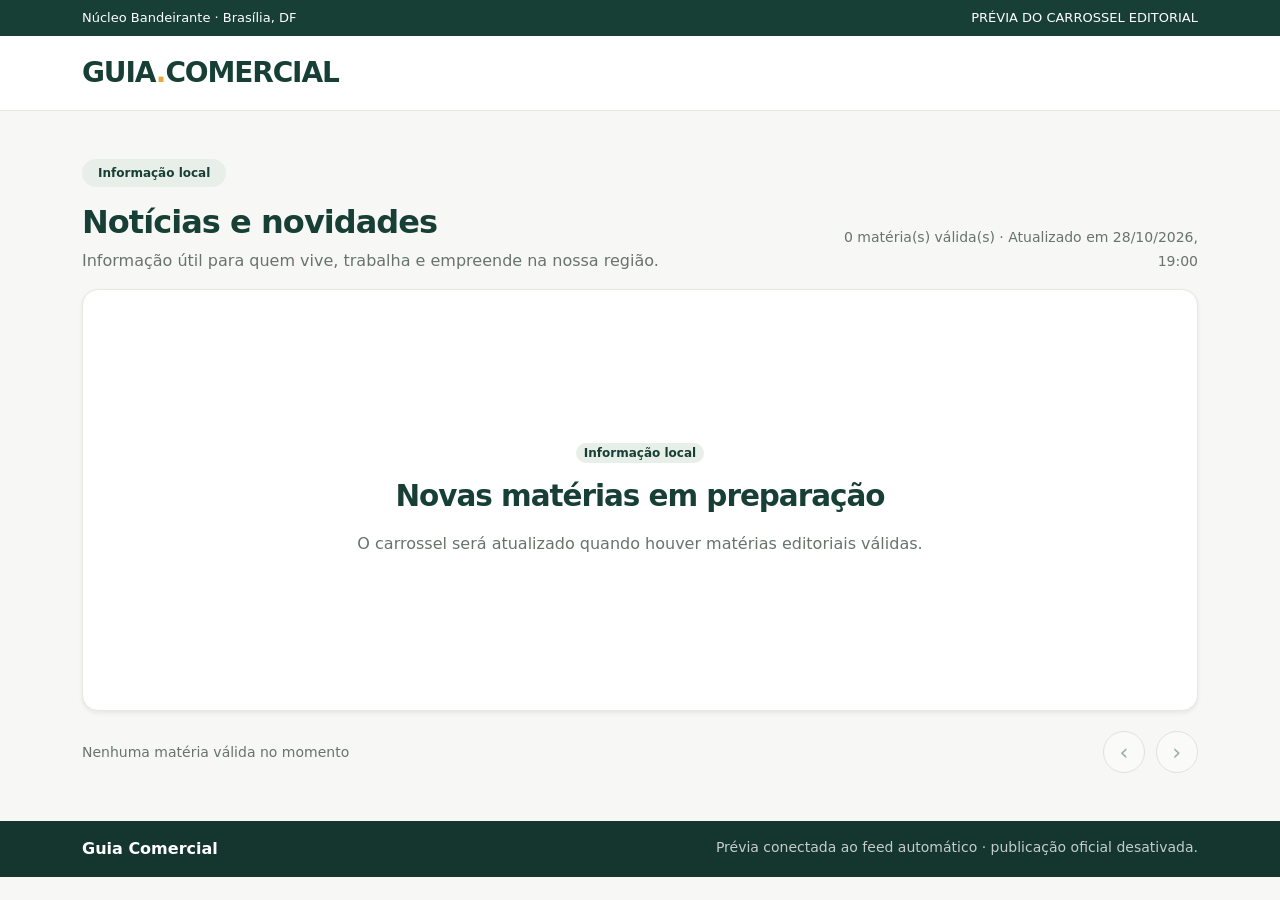
==== commit 63676c5d: "Corrige contagem para refletir os slides renderizados" ====
--- a/docs/index.html
+++ b/docs/index.html
@@ -258,19 +258,21 @@
       slidesEditorial.replaceChildren();
       materias.forEach((materia, indice) => slidesEditorial.appendChild(criarSlide(materia, indice)));
       carrosselBootstrap = bootstrap.Carousel.getOrCreateInstance(carrosselElemento, { interval: false, ride: false, touch: true, wrap: true });
-      const temVarios = materias.length > 1;
+      const totalSlides = slidesEditorial.querySelectorAll('.carousel-item').length;
+      const temVarios = totalSlides > 1;
       botaoAnterior.disabled = !temVarios;
       botaoProximo.disabled = !temVarios;
-      document.getElementById('posicaoCarrossel').textContent = materias.length ? '1 de ' + materias.length + ' matérias' : 'Nenhuma matéria válida no momento';
-      carrosselElemento.addEventListener('slid.bs.carousel', atualizarPosicao);
+      document.getElementById('posicaoCarrossel').textContent = totalSlides ? '1 de ' + totalSlides + ' matérias' : 'Nenhuma matéria válida no momento';
     }
 
     function atualizarPosicao() {
       const ativos = [...slidesEditorial.querySelectorAll('.carousel-item')];
       const indice = ativos.findIndex(item => item.classList.contains('active'));
-      document.getElementById('posicaoCarrossel').textContent = indice >= 0 ? (indice + 1) + ' de ' + materiasAtuais.length + ' matérias' : '';
-    }
-
+      const totalSlides = materiasAtuais.length ? ativos.length : 0;
+      document.getElementById('posicaoCarrossel').textContent = indice >= 0 && totalSlides ? (indice + 1) + ' de ' + totalSlides + ' matérias' : '';
+    }
+
+    carrosselElemento.addEventListener('slid.bs.carousel', atualizarPosicao);
     botaoAnterior.addEventListener('click', () => carrosselBootstrap && carrosselBootstrap.prev());
     botaoProximo.addEventListener('click', () => carrosselBootstrap && carrosselBootstrap.next());
 
@@ -304,7 +306,8 @@
         const atualizado = geradoEm && !Number.isNaN(geradoEm.getTime())
           ? ' · Atualizado em ' + geradoEm.toLocaleString('pt-BR', { dateStyle: 'short', timeStyle: 'short' })
           : '';
-        document.getElementById('estadoConteudo').textContent = materias.length + ' matéria(s) válida(s)' + atualizado;
+        const totalSlidesExibidos = materias.length ? slidesEditorial.querySelectorAll('.carousel-item').length : 0;
+        document.getElementById('estadoConteudo').textContent = totalSlidesExibidos + ' matéria(s) válida(s)' + atualizado;
       } catch (_) {
         document.getElementById('estadoConteudo').textContent = 'Aguardando conexão com o feed editorial';
       }
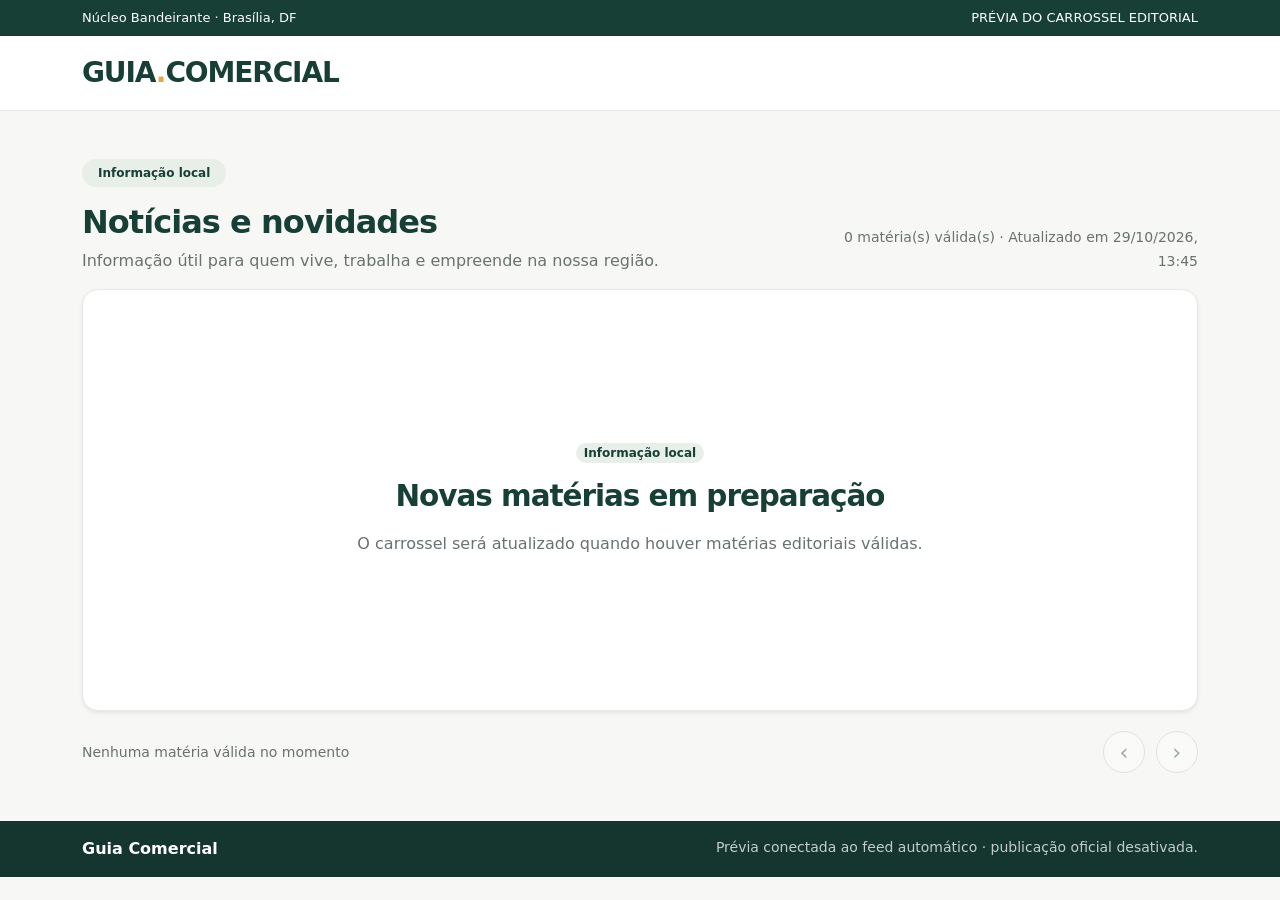
==== commit 401dbdf9: "Estabiliza altura e linhas do carrossel em desktop e mobile" ====
--- a/docs/index.html
+++ b/docs/index.html
@@ -30,8 +30,8 @@
     .slide-imagem img { width: 100%; height: 100%; object-fit: cover; }
     .imagem-reserva { color: var(--gc-verde); text-align: center; padding: 1.5rem; }
     .slide-conteudo { height: 420px; display: flex; flex-direction: column; align-items: flex-start; justify-content: center; padding: clamp(1.25rem, 3vw, 2.5rem); }
-    .titulo-materia { color: var(--gc-verde); font-size: clamp(1.4rem, 2.3vw, 2.15rem); font-weight: 750; letter-spacing: -.035em; line-height: 1.2; }
-    .resumo-materia { color: var(--gc-suave); font-size: 1rem; line-height: 1.65; }
+    .titulo-materia { color: var(--gc-verde); font-size: clamp(1.4rem, 2.3vw, 2.15rem); font-weight: 750; letter-spacing: -.035em; line-height: 1.2; display: -webkit-box; -webkit-box-orient: vertical; -webkit-line-clamp: 3; overflow: hidden; }
+    .resumo-materia { color: var(--gc-suave); font-size: 1rem; line-height: 1.65; display: -webkit-box; -webkit-box-orient: vertical; -webkit-line-clamp: 4; overflow: hidden; }
     .btn-guia { background: var(--gc-verde); color: #fff; border-color: var(--gc-verde); }
     .btn-guia:hover { background: var(--gc-verde-hover); color: #fff; border-color: var(--gc-verde-hover); }
     .controles-carrossel { display: flex; justify-content: flex-end; gap: .65rem; }
@@ -44,9 +44,9 @@
     @media (max-width: 767.98px) {
       .carousel-materia .carousel-inner, .carousel-materia .carousel-item { min-height: 0; }
       .slide-imagem { height: 220px; }
-      .slide-conteudo { height: auto; min-height: 240px; justify-content: flex-start; }
+      .slide-conteudo { height: 360px; min-height: 360px; justify-content: flex-start; overflow: hidden; }
       .titulo-materia { font-size: 1.5rem; }
-      .resumo-materia { font-size: .95rem; }
+      .resumo-materia { font-size: .95rem; -webkit-line-clamp: 4; }
     }
   </style>
 </head>
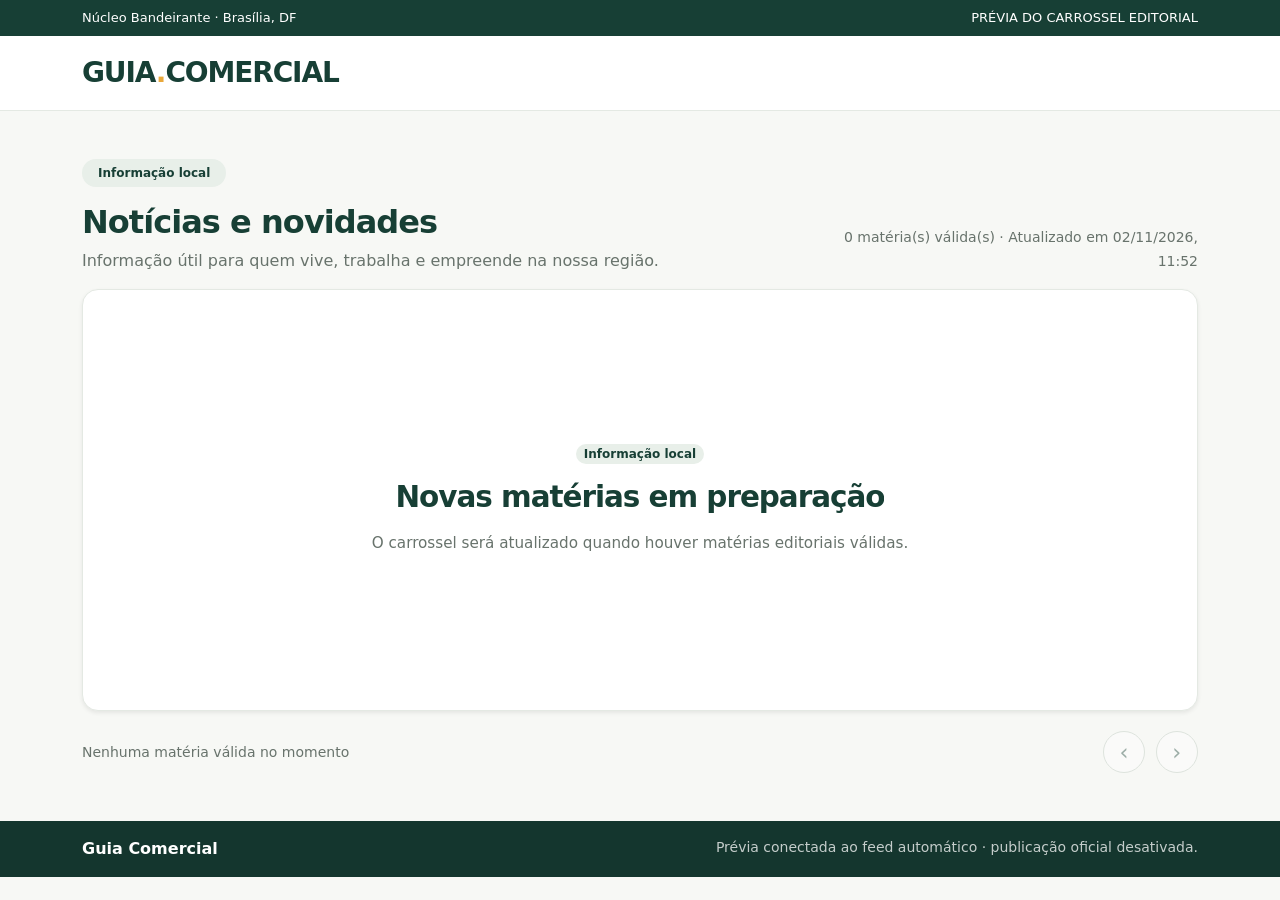
==== commit 08e97f7e: "Ajusta discretamente a tipografia do subtítulo editorial" ====
--- a/docs/index.html
+++ b/docs/index.html
@@ -31,7 +31,7 @@
     .imagem-reserva { color: var(--gc-verde); text-align: center; padding: 1.5rem; }
     .slide-conteudo { height: 420px; display: flex; flex-direction: column; align-items: flex-start; justify-content: center; padding: clamp(1.25rem, 3vw, 2.5rem); }
     .titulo-materia { color: var(--gc-verde); font-size: clamp(1.4rem, 2.3vw, 2.15rem); font-weight: 750; letter-spacing: -.035em; line-height: 1.2; display: -webkit-box; -webkit-box-orient: vertical; -webkit-line-clamp: 3; overflow: hidden; }
-    .resumo-materia { color: var(--gc-suave); font-size: 1rem; line-height: 1.65; display: -webkit-box; -webkit-box-orient: vertical; -webkit-line-clamp: 4; overflow: hidden; }
+    .resumo-materia { color: var(--gc-suave); font-size: .95rem; line-height: 1.65; display: -webkit-box; -webkit-box-orient: vertical; -webkit-line-clamp: 4; overflow: hidden; }
     .btn-guia { background: var(--gc-verde); color: #fff; border-color: var(--gc-verde); }
     .btn-guia:hover { background: var(--gc-verde-hover); color: #fff; border-color: var(--gc-verde-hover); }
     .controles-carrossel { display: flex; justify-content: flex-end; gap: .65rem; }
@@ -41,12 +41,13 @@
     .rodape { background: var(--gc-rodape); color: #fff; }
     .modal-content { border: 0; border-radius: 1rem; }
     .link-fonte { color: var(--gc-verde); font-weight: 700; }
+    .modal-body .lead { font-size: 1rem; line-height: 1.6; }
     @media (max-width: 767.98px) {
       .carousel-materia .carousel-inner, .carousel-materia .carousel-item { min-height: 0; }
       .slide-imagem { height: 220px; }
       .slide-conteudo { height: 360px; min-height: 360px; justify-content: flex-start; overflow: hidden; }
       .titulo-materia { font-size: 1.5rem; }
-      .resumo-materia { font-size: .95rem; -webkit-line-clamp: 4; }
+      .resumo-materia { font-size: .9rem; -webkit-line-clamp: 4; }
     }
   </style>
 </head>
